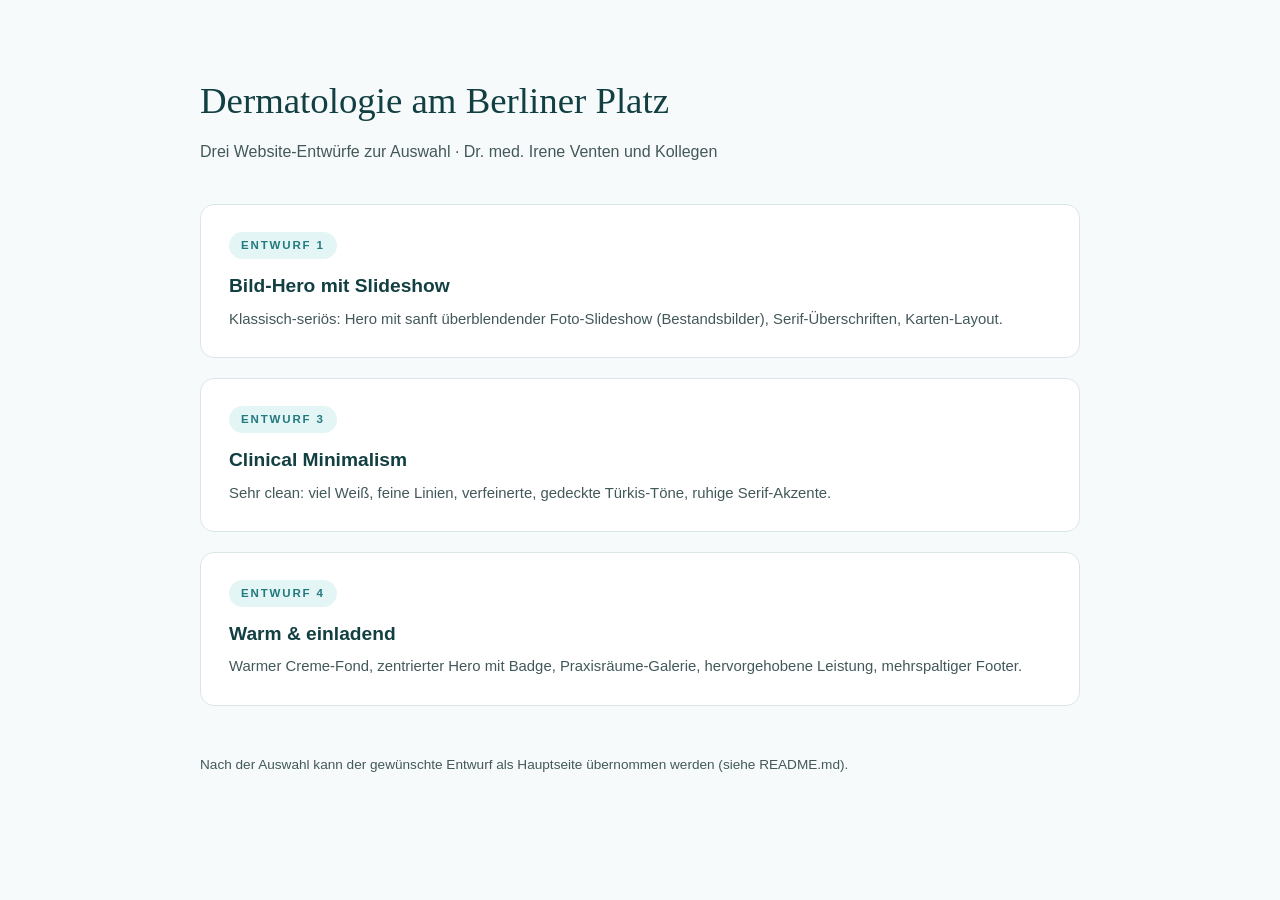
==== index.html @ 1a789412 "Website-Relaunch: 3 One-Pager-Entwürfe für Dermatologie am Berliner Platz Drei statische Entwürfe (e" ====
<!DOCTYPE html>
<html lang="de">
<head>
<meta charset="utf-8">
<meta name="viewport" content="width=device-width, initial-scale=1">
<title>Website-Entwürfe | Dermatologie am Berliner Platz – Dr. med. Irene Venten</title>
<meta name="robots" content="noindex">
<style>
  :root{--tuerkis:#38B6BC;--tief:#123f42;--ink:#1a2b2c;--soft:#43585a;--line:#dbe7e7}
  *{box-sizing:border-box;margin:0;padding:0}
  body{font-family:"Helvetica Neue",Helvetica,Arial,sans-serif;color:var(--ink);background:#f7fafa;line-height:1.6;padding:24px}
  a{color:#22797e}
  a:hover{color:var(--tuerkis)}
  .wrap{max-width:880px;margin:48px auto}
  h1{font-family:Georgia,serif;font-weight:500;font-size:clamp(1.6rem,4vw,2.3rem);color:var(--tief);margin-bottom:8px}
  .sub{color:var(--soft);margin-bottom:40px}
  .cards{display:grid;gap:20px}
  .card{display:block;background:#fff;border:1px solid var(--line);border-radius:14px;padding:26px 28px;text-decoration:none;color:var(--ink);transition:transform .2s,box-shadow .2s,border-color .2s}
  .card:hover{transform:translateY(-3px);box-shadow:0 14px 34px rgba(18,63,66,.1);border-color:var(--tuerkis)}
  .card .tag{display:inline-block;font-size:.72rem;letter-spacing:.16em;text-transform:uppercase;color:#22797e;background:#e4f5f6;border-radius:999px;padding:4px 12px;margin-bottom:12px;font-weight:600}
  .card h2{font-size:1.2rem;margin-bottom:6px;color:var(--tief)}
  .card p{font-size:.93rem;color:var(--soft)}
  footer{margin-top:48px;font-size:.85rem;color:var(--soft)}
  :focus-visible{outline:3px solid var(--tuerkis);outline-offset:2px;border-radius:4px}
</style>
</head>
<body>
<main class="wrap">
  <h1>Dermatologie am Berliner Platz</h1>
  <p class="sub">Drei Website-Entwürfe zur Auswahl · Dr. med. Irene Venten und Kollegen</p>
  <div class="cards">
    <a class="card" href="entwurf-1/index.html">
      <span class="tag">Entwurf 1</span>
      <h2>Bild-Hero mit Slideshow</h2>
      <p>Klassisch-seriös: Hero mit sanft überblendender Foto-Slideshow (Bestandsbilder), Serif-Überschriften, Karten-Layout.</p>
    </a>
    <a class="card" href="entwurf-3/index.html">
      <span class="tag">Entwurf 3</span>
      <h2>Clinical Minimalism</h2>
      <p>Sehr clean: viel Weiß, feine Linien, verfeinerte, gedeckte Türkis-Töne, ruhige Serif-Akzente.</p>
    </a>
    <a class="card" href="entwurf-4/index.html">
      <span class="tag">Entwurf 4</span>
      <h2>Warm &amp; einladend</h2>
      <p>Warmer Creme-Fond, zentrierter Hero mit Badge, Praxisräume-Galerie, hervorgehobene Leistung, mehrspaltiger Footer.</p>
    </a>
  </div>
  <footer>Nach der Auswahl kann der gewünschte Entwurf als Hauptseite übernommen werden (siehe README.md).</footer>
</main>
</body>
</html>
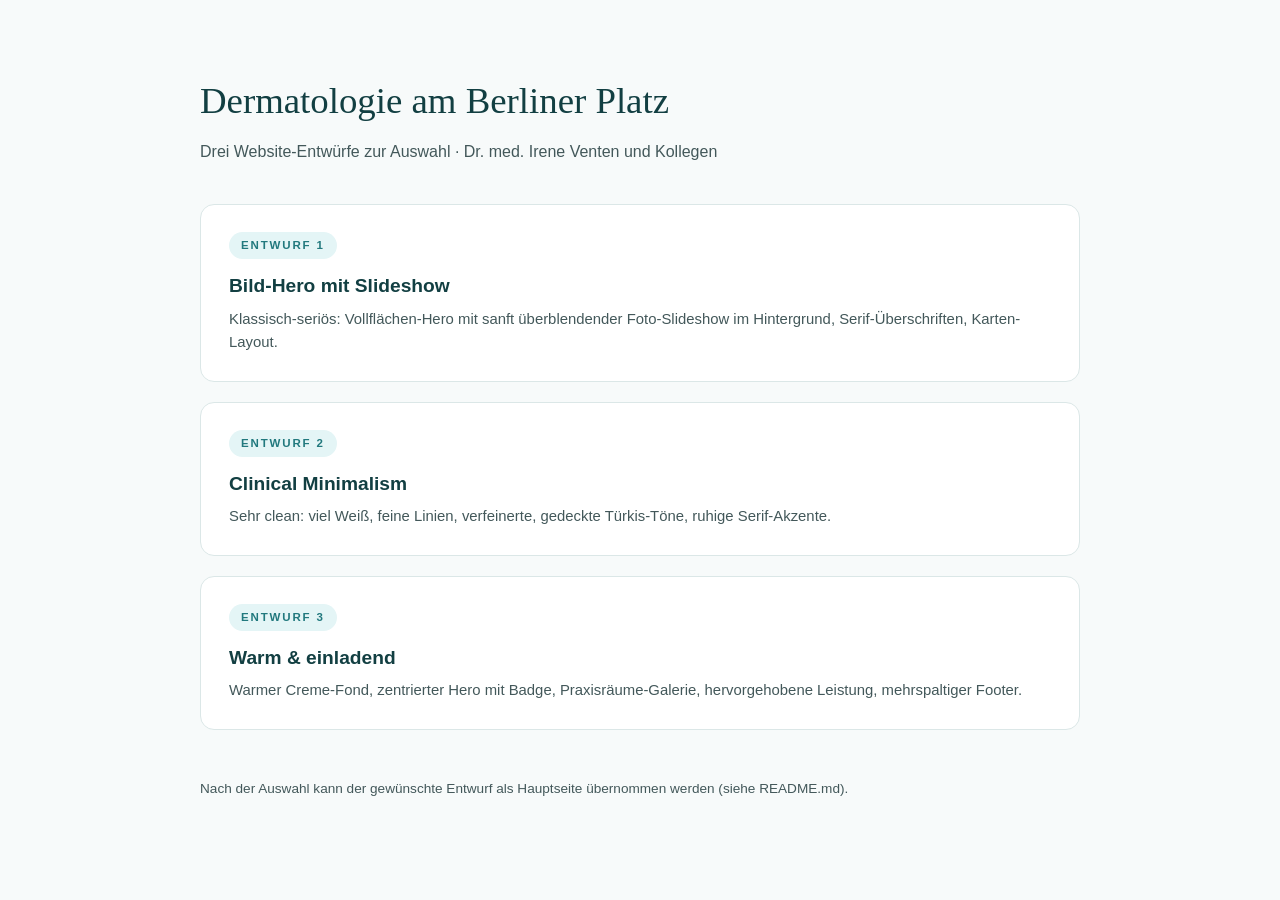
==== commit c45ac2eb: "Entwürfe auf 1/2/3 umnummeriert; Hero-Bilder als Vollflächen-Hintergrund - entwurf-3 -> entwurf-2 (C" ====
--- a/index.html
+++ b/index.html
@@ -32,15 +32,15 @@
     <a class="card" href="entwurf-1/index.html">
       <span class="tag">Entwurf 1</span>
       <h2>Bild-Hero mit Slideshow</h2>
-      <p>Klassisch-seriös: Hero mit sanft überblendender Foto-Slideshow (Bestandsbilder), Serif-Überschriften, Karten-Layout.</p>
+      <p>Klassisch-seriös: Vollflächen-Hero mit sanft überblendender Foto-Slideshow im Hintergrund, Serif-Überschriften, Karten-Layout.</p>
+    </a>
+    <a class="card" href="entwurf-2/index.html">
+      <span class="tag">Entwurf 2</span>
+      <h2>Clinical Minimalism</h2>
+      <p>Sehr clean: viel Weiß, feine Linien, verfeinerte, gedeckte Türkis-Töne, ruhige Serif-Akzente.</p>
     </a>
     <a class="card" href="entwurf-3/index.html">
       <span class="tag">Entwurf 3</span>
-      <h2>Clinical Minimalism</h2>
-      <p>Sehr clean: viel Weiß, feine Linien, verfeinerte, gedeckte Türkis-Töne, ruhige Serif-Akzente.</p>
-    </a>
-    <a class="card" href="entwurf-4/index.html">
-      <span class="tag">Entwurf 4</span>
       <h2>Warm &amp; einladend</h2>
       <p>Warmer Creme-Fond, zentrierter Hero mit Badge, Praxisräume-Galerie, hervorgehobene Leistung, mehrspaltiger Footer.</p>
     </a>
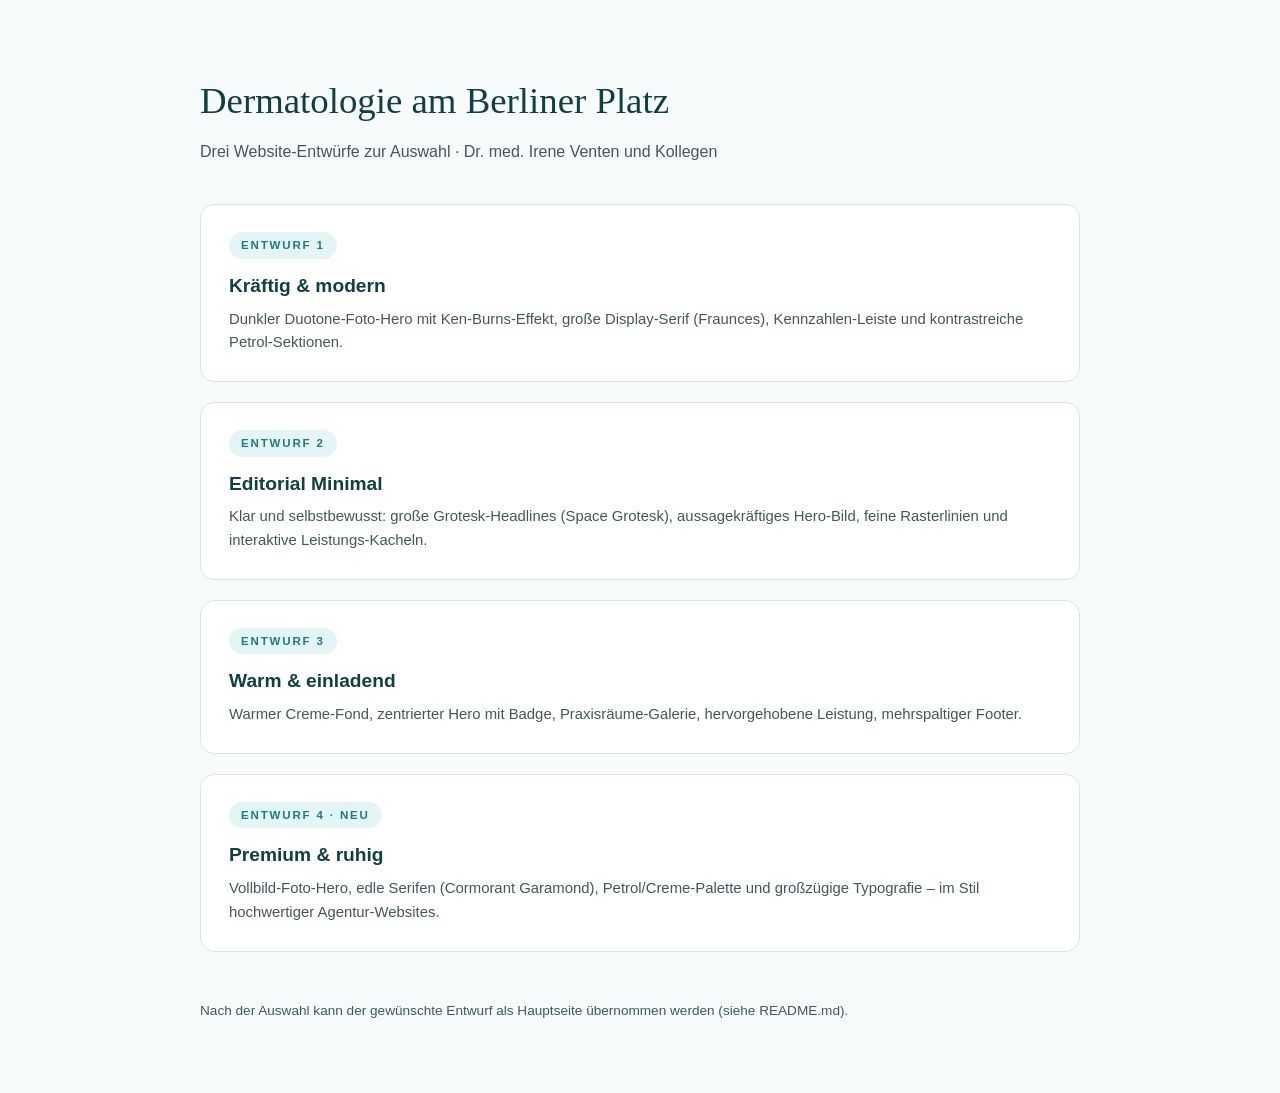
==== commit b42f531c: "Entwurf 4 (Premium & ruhig) neu; Entwurf 1 & 2 Premium-Redesign - Entwurf 4: neuer Agentur-Stil (Vol" ====
--- a/index.html
+++ b/index.html
@@ -31,19 +31,24 @@
   <div class="cards">
     <a class="card" href="entwurf-1/index.html">
       <span class="tag">Entwurf 1</span>
-      <h2>Bild-Hero mit Slideshow</h2>
-      <p>Klassisch-seriös: Vollflächen-Hero mit sanft überblendender Foto-Slideshow im Hintergrund, Serif-Überschriften, Karten-Layout.</p>
+      <h2>Kräftig &amp; modern</h2>
+      <p>Dunkler Duotone-Foto-Hero mit Ken-Burns-Effekt, große Display-Serif (Fraunces), Kennzahlen-Leiste und kontrastreiche Petrol-Sektionen.</p>
     </a>
     <a class="card" href="entwurf-2/index.html">
       <span class="tag">Entwurf 2</span>
-      <h2>Clinical Minimalism</h2>
-      <p>Sehr clean: viel Weiß, feine Linien, verfeinerte, gedeckte Türkis-Töne, ruhige Serif-Akzente.</p>
+      <h2>Editorial Minimal</h2>
+      <p>Klar und selbstbewusst: große Grotesk-Headlines (Space Grotesk), aussagekräftiges Hero-Bild, feine Rasterlinien und interaktive Leistungs-Kacheln.</p>
     </a>
     <a class="card" href="entwurf-3/index.html">
       <span class="tag">Entwurf 3</span>
       <h2>Warm &amp; einladend</h2>
       <p>Warmer Creme-Fond, zentrierter Hero mit Badge, Praxisräume-Galerie, hervorgehobene Leistung, mehrspaltiger Footer.</p>
     </a>
+    <a class="card" href="entwurf-4/index.html">
+      <span class="tag">Entwurf 4 · neu</span>
+      <h2>Premium &amp; ruhig</h2>
+      <p>Vollbild-Foto-Hero, edle Serifen (Cormorant Garamond), Petrol/Creme-Palette und großzügige Typografie – im Stil hochwertiger Agentur-Websites.</p>
+    </a>
   </div>
   <footer>Nach der Auswahl kann der gewünschte Entwurf als Hauptseite übernommen werden (siehe README.md).</footer>
 </main>
